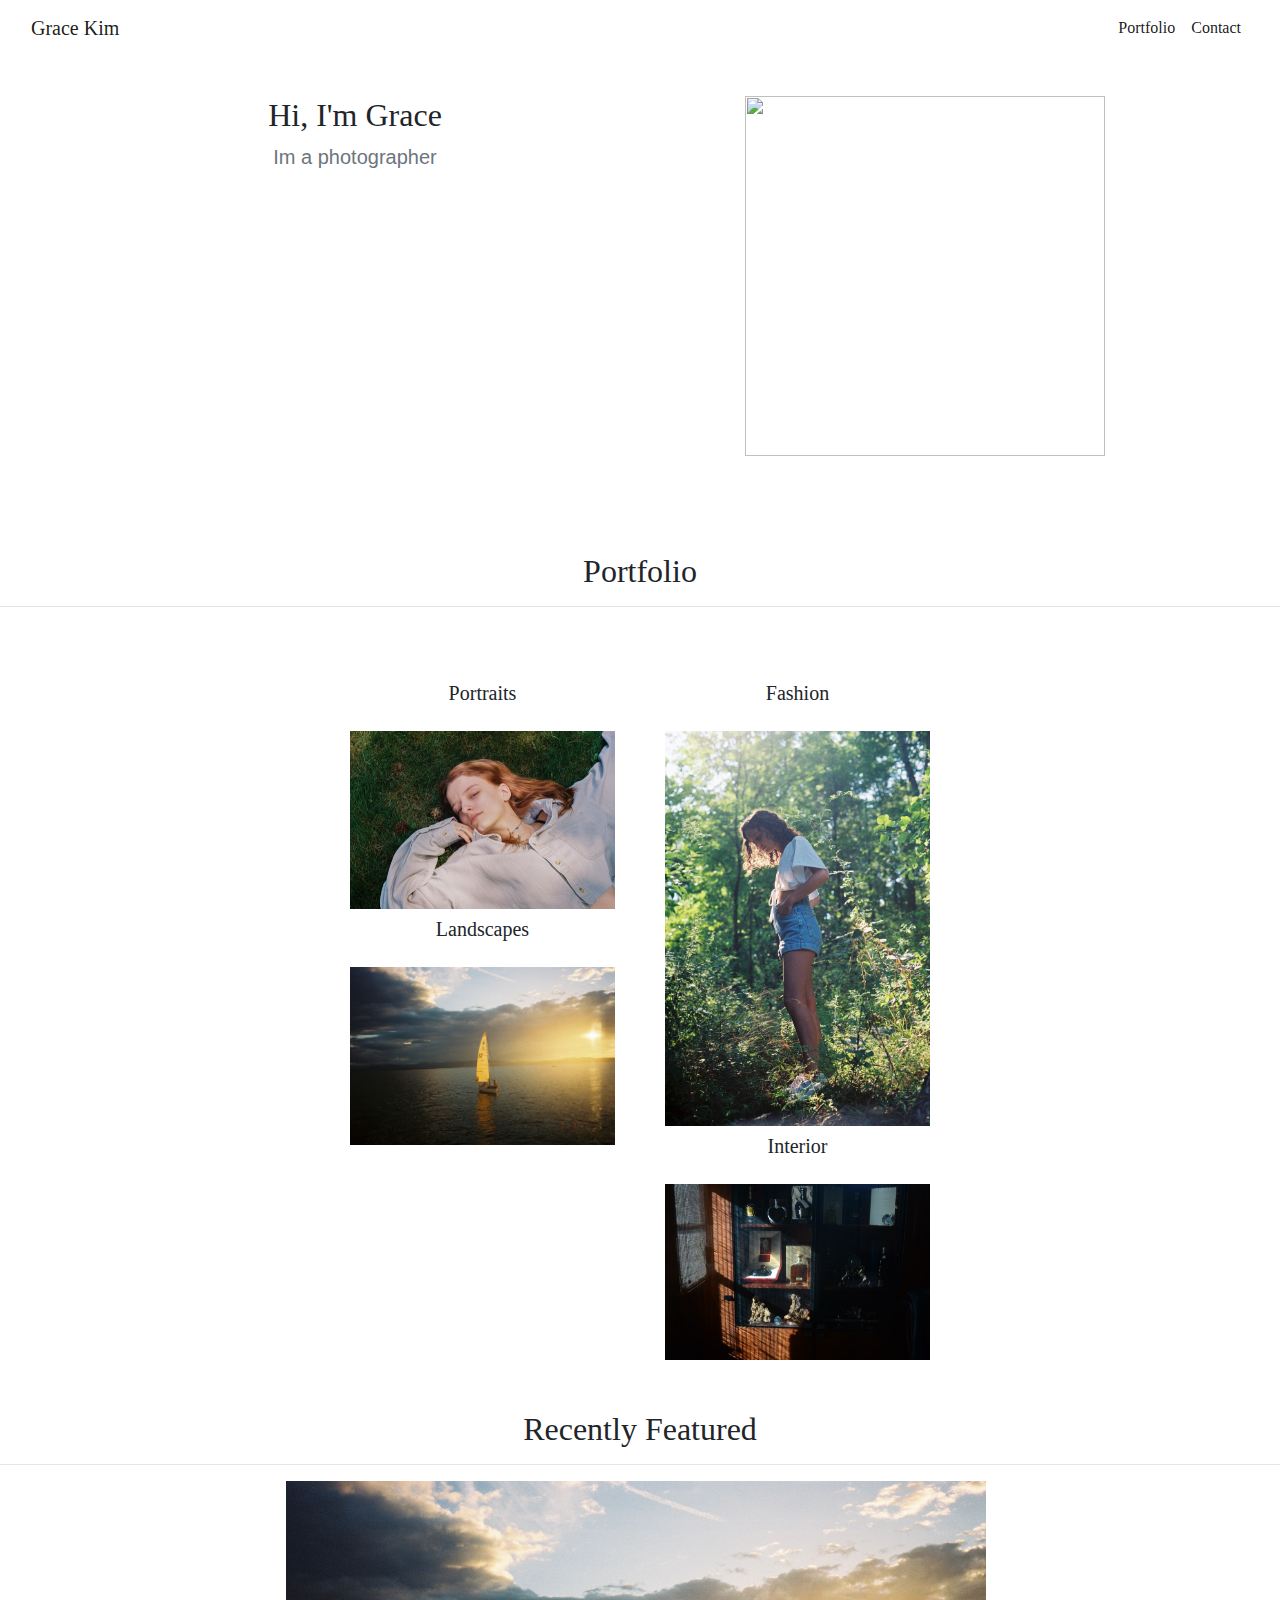
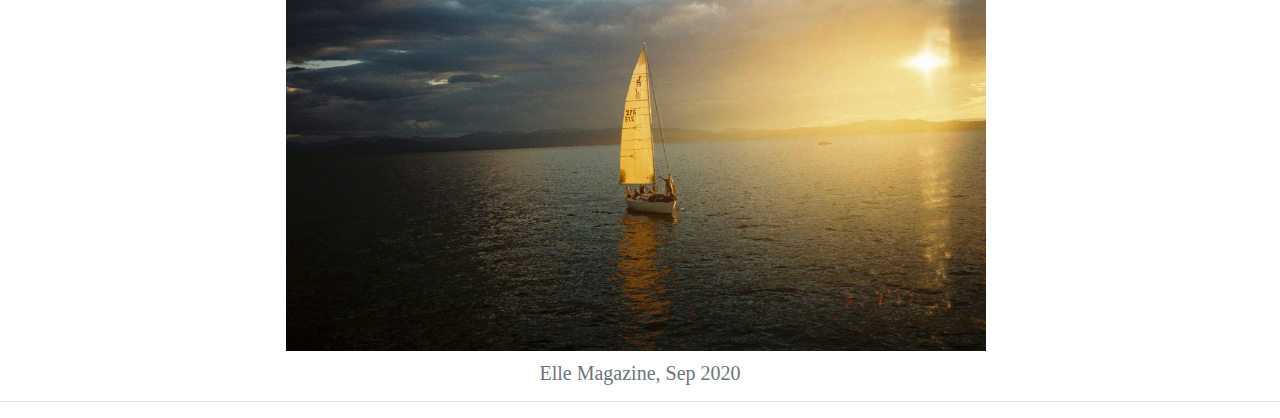
==== index.html @ aa4e620c "Added going homw functionality" ====
<!DOCTYPE html>
<html lang="en">
<head>
    <meta charset="UTF-8">
    <title>Grace Kim | Portfolio</title>

    <meta charset="utf-8">
    <meta name="viewport" content="width=device-width, initial-scale=1, shrink-to-fit=no">

    <!-- Bootstrap CSS -->
    <link rel="stylesheet" href="https://maxcdn.bootstrapcdn.com/bootstrap/4.0.0/css/bootstrap.min.css" integrity="sha384-Gn5384xqQ1aoWXA+058RXPxPg6fy4IWvTNh0E263XmFcJlSAwiGgFAW/dAiS6JXm" crossorigin="anonymous">
    <link rel="stylesheet" href="main.css">
</head>
<body>
    <header>
        <nav class="navbar navbar-expand-lg navbar-light fixed-top" style="background-color: white">
            <div class="container-fluid">
                <a class="navbar-brand" href="#">Grace Kim</a>
                <button class="navbar-toggler navbar-toggler-right" type="button" data-bs-toggle="collapse" data-bs-target="#navbarSupportedContent" aria-controls="navbarSupportedContent" aria-expanded="false" aria-label="Toggle navigation">
                    <span class="navbar-toggler-icon"></span>
                </button>
                <div class="collapse navbar-collapse" id="navbarSupportedContent">
                    <ul class="navbar-nav ml-auto my-2 my-lg-0">
                        <li class="nav-item">
                            <a class="nav-link active" aria-current="page" href="#">Portfolio</a>
                        </li>
                        <li class="nav-item">
                            <a class="nav-link active" aria-current="page" href="#">Contact</a>
                        </li>
                    </ul>
                </div>
            </div>
        </nav>
    </header>
    <section class="py-5 text-center container">
        <div class="row featurette py-lg-5">
            <div class="col-lg-6 col-md-8 mx-auto">
                <h2 class="featurette-heading">Hi, I'm Grace</h2>
                <p class="lead text-muted">Im a photographer</p>
            </div>
            <div class="col-lg-6 col-md-8 mx-auto">
                <img src="GraceHeadShot2.png" height="360" width="360">
            </div>
        </div>
    </section>
    <!--Masthead-->
    <h2 class="text-center">Portfolio</h2>
    <hr class="featurette-divider">
    <div class="row album">
        <div class="column">

        </div>
        <div class="column col-md-6">
            <div class="txt text-center">
                <h5>Portraits</h5>
            </div>
            <a href="portraits.html">
                <img src="IMG_2154.jpeg">
            </a>

            <div class="txt text-center">
                <h5>Landscapes</h5>
            </div>
            <a href="landscape.html">
                <img src="SailBoat.jpeg">
            </a>
        </div>
        <div class="column col-md-6">
            <div class="txt text-center">
                <h5>Fashion</h5>
            </div>
            <a href="fashion.html">
                <img src="Portrait.jpeg">
            </a>

            <div class="txt text-center">
                <h5>Interior</h5>
            </div>
            <a href="interior.html">
                <img src="IMG_2153.jpeg">
            </a>

        </div>
        <div class="column">
        </div>
    </div>
    <h2 class="text-center">Recently Featured</h2>
    <hr class="featurette-divider">
    <div class="text-center">
        <img class="img-fluid" src="SailBoat.jpeg" width="700" height="500">
        &nbsp;
        <h5 class="lead text-muted subtitle">Elle Magazine, Sep 2020</h5>
    </div>

    <hr class="featurette-divider">

<script src="https://code.jquery.com/jquery-3.2.1.slim.min.js" integrity="sha384-KJ3o2DKtIkvYIK3UENzmM7KCkRr/rE9/Qpg6aAZGJwFDMVNA/GpGFF93hXpG5KkN" crossorigin="anonymous"></script>
<script src="https://cdnjs.cloudflare.com/ajax/libs/popper.js/1.12.9/umd/popper.min.js" integrity="sha384-ApNbgh9B+Y1QKtv3Rn7W3mgPxhU9K/ScQsAP7hUibX39j7fakFPskvXusvfa0b4Q" crossorigin="anonymous"></script>
<script src="https://maxcdn.bootstrapcdn.com/bootstrap/4.0.0/js/bootstrap.min.js" integrity="sha384-JZR6Spejh4U02d8jOt6vLEHfe/JQGiRRSQQxSfFWpi1MquVdAyjUar5+76PVCmYl" crossorigin="anonymous"></script>
</body>
</body>
</html>
---- main.css ----
a {
    font-family:"DM Serif Display",serif;
}

h2 {
    font-family:"DM Serif Display",serif;
}

h5 {
    font-family:"DM Serif Display",serif;
}

main {
    alignment: center;
    background-size: cover;
}

.portfolio {
    padding: 300px;
}

.cover {
    padding-top: 10000px;
}

p {
    font-size: larger;
}

.album {
    display: flex;
    flex-wrap: wrap;
    padding:  25px;
}

.column {
    flex: 25%;
    max-width: 25%;
    padding: 25px;
}

.column img {
    margin-top: 10px;
    vertical-align: middle;
    width: 100%;
}

.txt {
    padding: 8px;
}

.subtitle{
    padding-top: 10px;
}
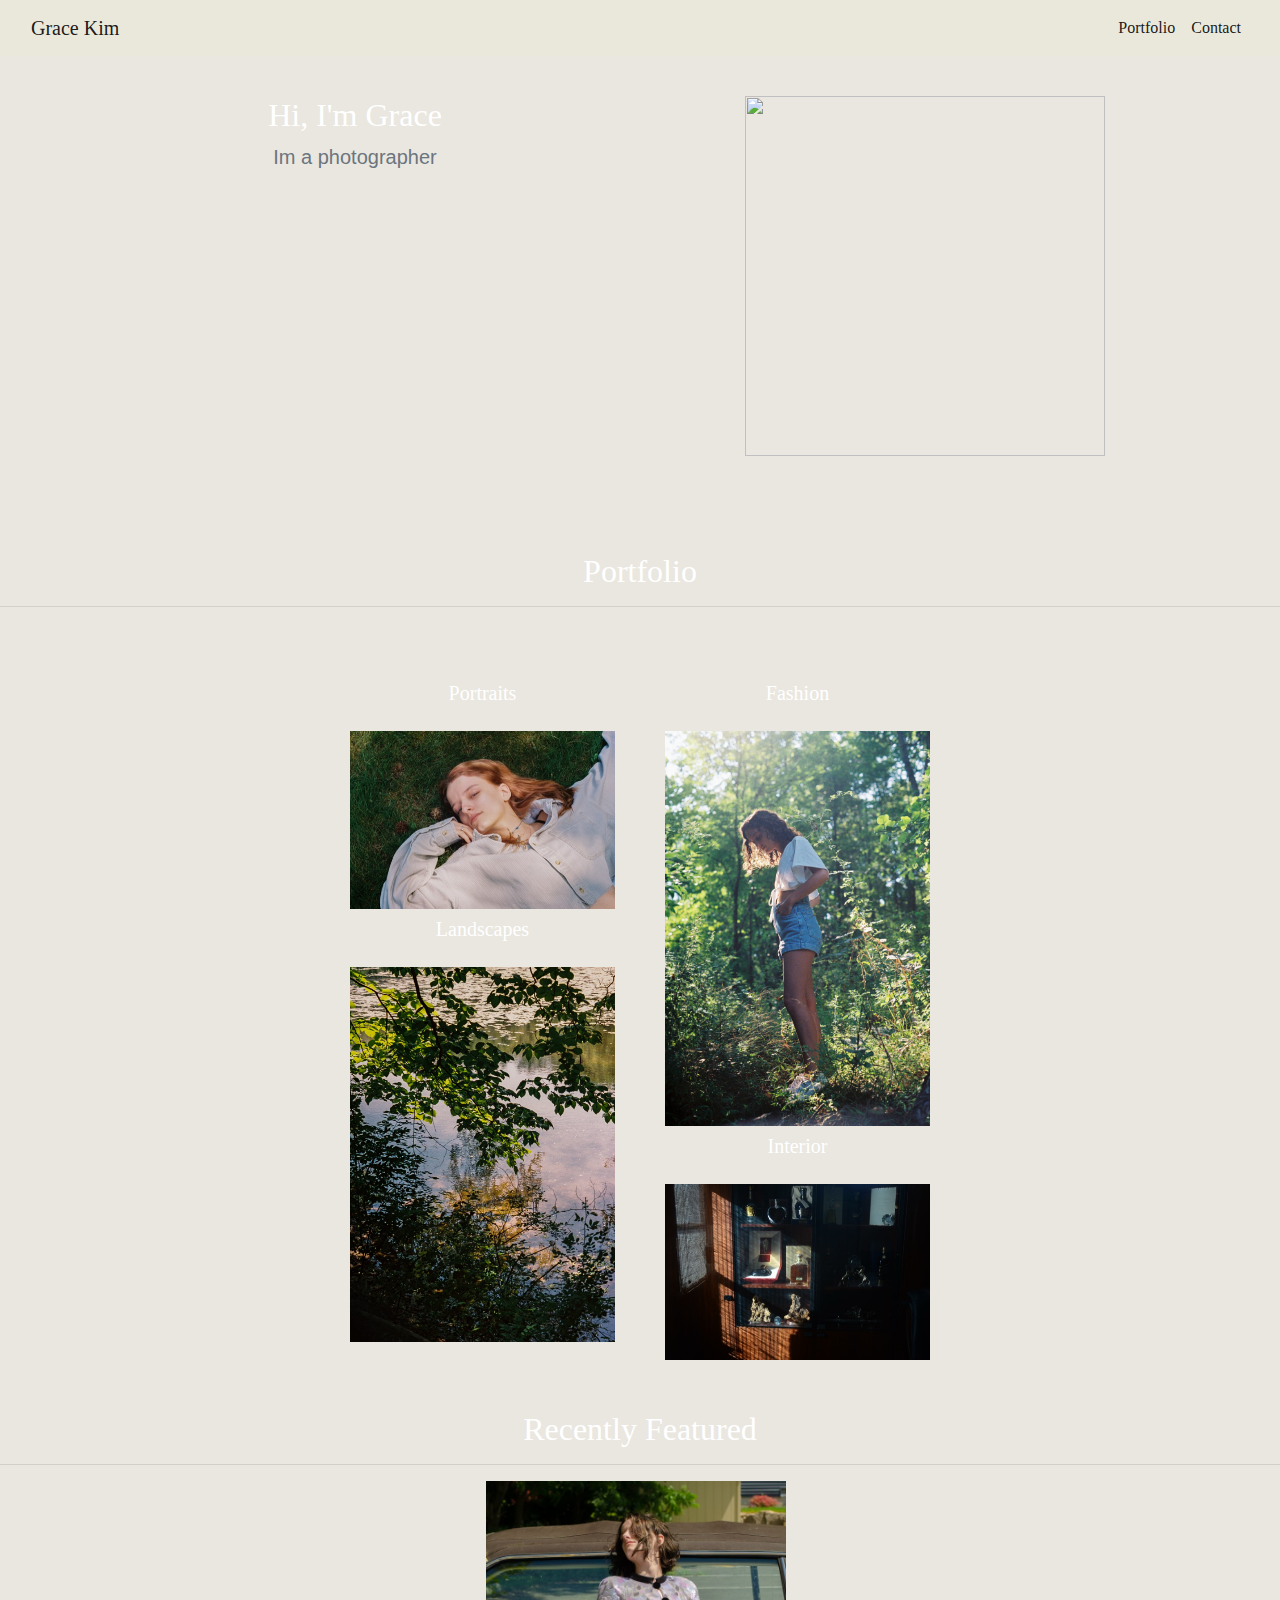
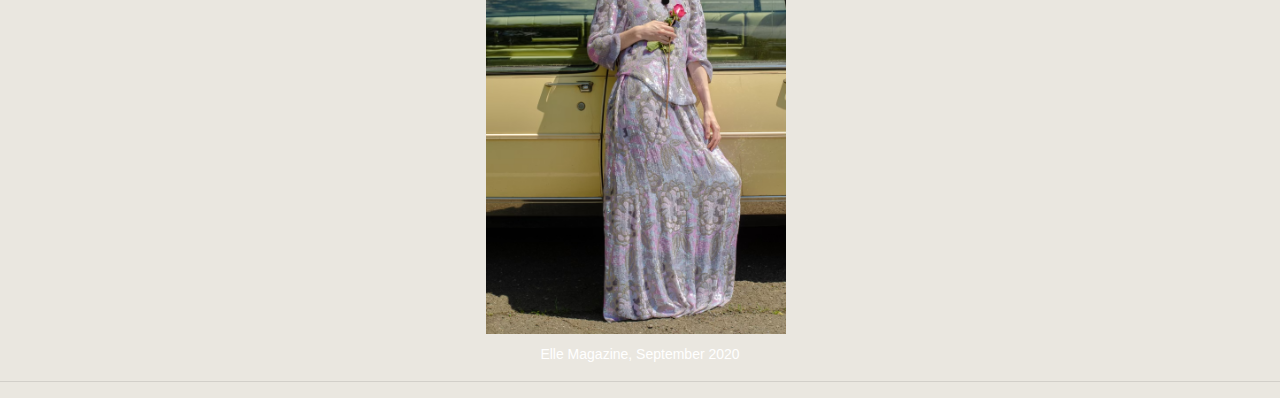
==== commit 3cf8e67e: "changed color" ====
--- a/index.html
+++ b/index.html
@@ -11,9 +11,9 @@
     <link rel="stylesheet" href="https://maxcdn.bootstrapcdn.com/bootstrap/4.0.0/css/bootstrap.min.css" integrity="sha384-Gn5384xqQ1aoWXA+058RXPxPg6fy4IWvTNh0E263XmFcJlSAwiGgFAW/dAiS6JXm" crossorigin="anonymous">
     <link rel="stylesheet" href="main.css">
 </head>
-<body>
+<body style="background-color: #eae7e0" ;>
     <header>
-        <nav class="navbar navbar-expand-lg navbar-light fixed-top" style="background-color: white">
+        <nav class="navbar navbar-expand-lg navbar-light fixed-top" style="background-color: #eae7db">
             <div class="container-fluid">
                 <a class="navbar-brand" href="#">Grace Kim</a>
                 <button class="navbar-toggler navbar-toggler-right" type="button" data-bs-toggle="collapse" data-bs-target="#navbarSupportedContent" aria-controls="navbarSupportedContent" aria-expanded="false" aria-label="Toggle navigation">
@@ -62,7 +62,7 @@
                 <h5>Landscapes</h5>
             </div>
             <a href="landscape.html">
-                <img src="SailBoat.jpeg">
+                <img src="water300.png">
             </a>
         </div>
         <div class="column col-md-6">
@@ -87,9 +87,10 @@
     <h2 class="text-center">Recently Featured</h2>
     <hr class="featurette-divider">
     <div class="text-center">
-        <img class="img-fluid" src="SailBoat.jpeg" width="700" height="500">
+        <img class="img-fluid" width="300" height="500" src="ARMANI_7.png" >
         &nbsp;
-        <h5 class="lead text-muted subtitle">Elle Magazine, Sep 2020</h5>
+        <p class="lead subtitle" style="font-size:14px">Elle Magazine, September 2020</p>
+
     </div>
 
     <hr class="featurette-divider">
--- a/main.css
+++ b/main.css
@@ -1,13 +1,18 @@
+body {background-color: black;}
+
 a {
     font-family:"DM Serif Display",serif;
+
 }
 
 h2 {
     font-family:"DM Serif Display",serif;
+    color: white;
 }
 
 h5 {
     font-family:"DM Serif Display",serif;
+    color: white;
 }
 
 main {
@@ -25,6 +30,7 @@
 
 p {
     font-size: larger;
+    color: white;
 }
 
 .album {
@@ -51,4 +57,5 @@
 
 .subtitle{
     padding-top: 10px;
-}+}
+
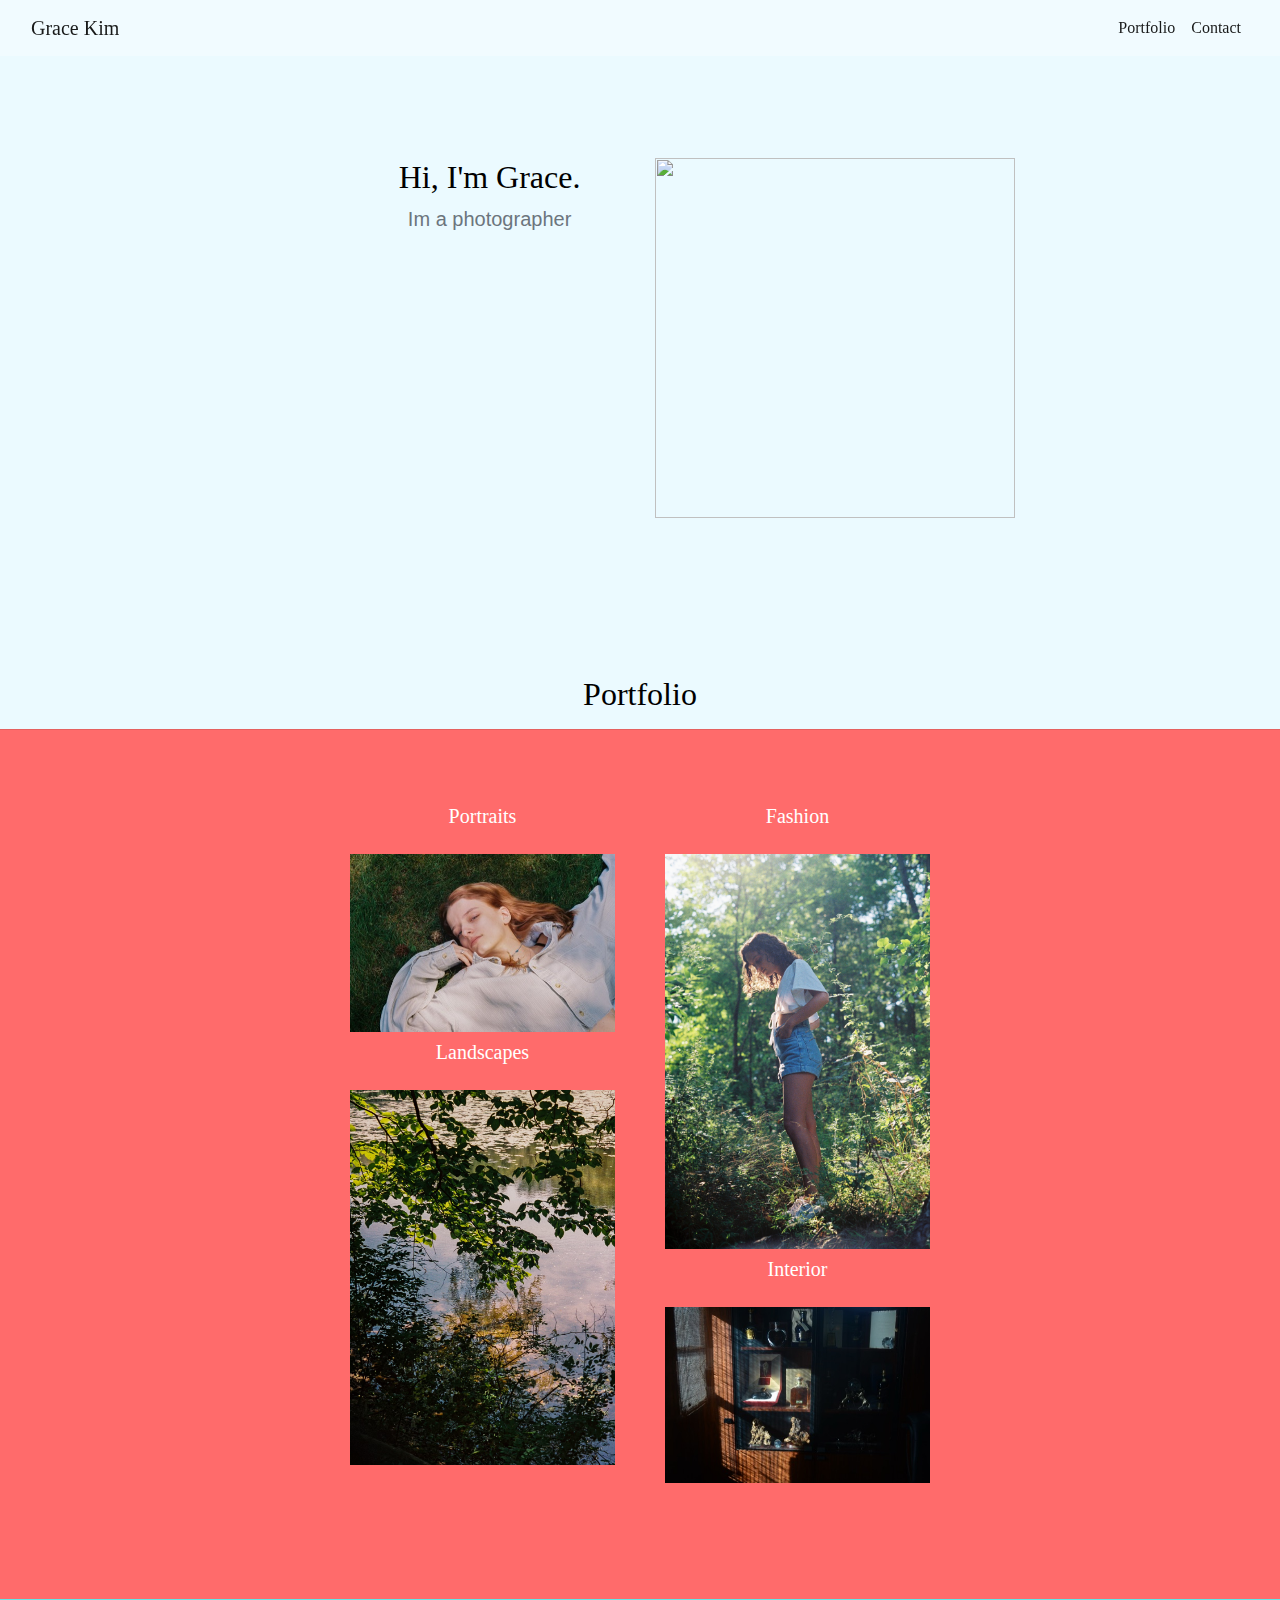
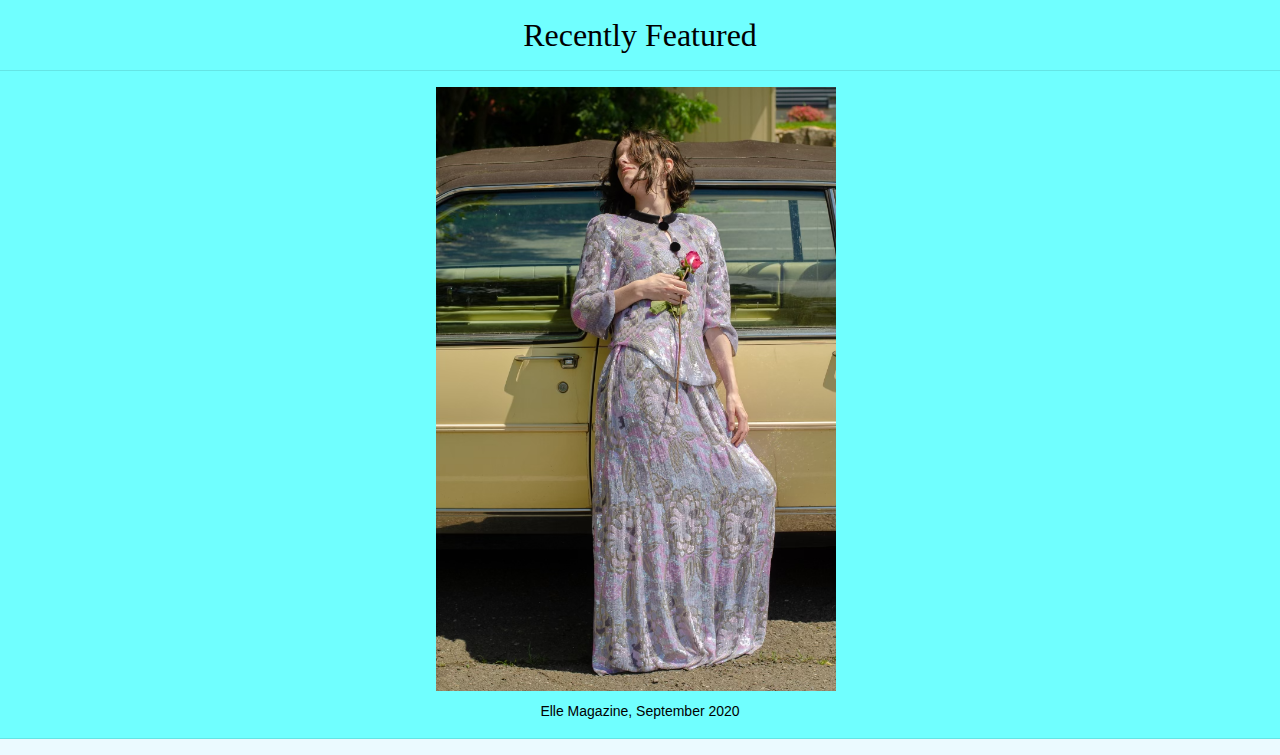
==== commit 946c463d: "Removed carousel from portraits" ====
--- a/index.html
+++ b/index.html
@@ -11,9 +11,9 @@
     <link rel="stylesheet" href="https://maxcdn.bootstrapcdn.com/bootstrap/4.0.0/css/bootstrap.min.css" integrity="sha384-Gn5384xqQ1aoWXA+058RXPxPg6fy4IWvTNh0E263XmFcJlSAwiGgFAW/dAiS6JXm" crossorigin="anonymous">
     <link rel="stylesheet" href="main.css">
 </head>
-<body style="background-color: #eae7e0" ;>
+<body style="background-color: #ebfaff" ;>
     <header>
-        <nav class="navbar navbar-expand-lg navbar-light fixed-top" style="background-color: #eae7db">
+        <nav id="topNav" class="navbar navbar-expand-lg navbar-light fixed-top">
             <div class="container-fluid">
                 <a class="navbar-brand" href="#">Grace Kim</a>
                 <button class="navbar-toggler navbar-toggler-right" type="button" data-bs-toggle="collapse" data-bs-target="#navbarSupportedContent" aria-controls="navbarSupportedContent" aria-expanded="false" aria-label="Toggle navigation">
@@ -22,78 +22,110 @@
                 <div class="collapse navbar-collapse" id="navbarSupportedContent">
                     <ul class="navbar-nav ml-auto my-2 my-lg-0">
                         <li class="nav-item">
-                            <a class="nav-link active" aria-current="page" href="#">Portfolio</a>
+                            <a class="nav-link active" aria-current="page" href="#portfolio">Portfolio</a>
                         </li>
                         <li class="nav-item">
-                            <a class="nav-link active" aria-current="page" href="#">Contact</a>
+                            <a class="nav-link active" aria-current="page" href="">Contact</a>
                         </li>
                     </ul>
                 </div>
             </div>
         </nav>
+
     </header>
-    <section class="py-5 text-center container">
-        <div class="row featurette py-lg-5">
-            <div class="col-lg-6 col-md-8 mx-auto">
-                <h2 class="featurette-heading">Hi, I'm Grace</h2>
-                <p class="lead text-muted">Im a photographer</p>
+    <!--Cover-->
+    <div data-spy="scroll" data-target="#topNav" data-offset="0">
+        <section class="py-5 text-center container h-100 cover intro">
+            <div class="row featurette py-lg-5">
+                <div class="col-lg-6 col-md-8 mx-auto">
+                    <h2 class="featurette-heading text-black">Hi, I'm Grace.</h2>
+                    <p class="lead text-muted text-black">Im a photographer</p>
+                </div>
+                <div class="col-lg-6 col-md-8 mx-auto">
+                    <img class="portImg" src="GraceHeadShot2.png" height="360" width="360">
+                </div>
             </div>
-            <div class="col-lg-6 col-md-8 mx-auto">
-                <img src="GraceHeadShot2.png" height="360" width="360">
+        </section>
+        <!--Portfolio section-->
+        <h2 id="portfolio" class="text-center">Portfolio</h2>
+
+        <div class="portfolioSection" style="background-color: #FF6B6B">
+            <hr class="featurette-divider">
+            <div class="row album">
+                <div class="column"></div>
+                <div class="column col-md-6">
+                    <div class="txt text-center">
+                        <h5>Portraits</h5>
+                    </div>
+                    <a href="portraits.html">
+                        <img class="portImg" src="IMG_2154.jpeg">
+                    </a>
+
+                    <div class="txt text-center">
+                        <h5>Landscapes</h5>
+                    </div>
+                    <a href="landscape.html">
+                        <img class="portImg" src="water300.png">
+                    </a>
+                </div>
+                <div class="column col-md-6">
+                    <div class="txt text-center">
+                        <h5>Fashion</h5>
+                    </div>
+                    <a href="fashion.html">
+                        <img class="portImg" src="Portrait.jpeg">
+                    </a>
+
+                    <div class="txt text-center">
+                        <h5>Interior</h5>
+                    </div>
+                    <a href="interior.html">
+                        <img class="portImg" src="IMG_2153.jpeg">
+                    </a>
+                    <div class="column">
+                    </div>
+                </div>
+            </div>
+            <div class="featureSection" style="background-color: #70FFFF";>
+                <hr class="featurette-divider">
+                <h2 class="text-center ">Recently Featured</h2>
+                <hr class="featurette-divider">
+                <div class="text-center">
+                    <a href="ARMANI_7.png">
+                        <img class="img-fluid portImg" width="400" height="600" src="ARMANI_7.png" >
+                    </a>
+
+                    &nbsp;
+                    <p class="lead subtitle" style="font-size:14px">Elle Magazine, September 2020</p>
+
+                </div>
+                <hr class="featurette-divider">
             </div>
         </div>
-    </section>
-    <!--Masthead-->
-    <h2 class="text-center">Portfolio</h2>
-    <hr class="featurette-divider">
-    <div class="row album">
-        <div class="column">
 
-        </div>
-        <div class="column col-md-6">
-            <div class="txt text-center">
-                <h5>Portraits</h5>
+
+    </div>
+    <!-- Modal -->
+    <div class="modal fade" id="exampleModalCenter" tabindex="-1" role="dialog" aria-labelledby="exampleModalCenterTitle" aria-hidden="true">
+        <div class="modal-dialog modal-dialog-centered" role="document">
+            <div class="modal-content">
+                <div class="modal-header">
+                    <h5 class="modal-title" id="exampleModalLongTitle">Modal title</h5>
+                    <button type="button" class="close" data-dismiss="modal" aria-label="Close">
+                        <span aria-hidden="true">&times;</span>
+                    </button>
+                </div>
+                <div class="modal-body">
+                    <img src="ARMANI_7.png">
+                </div>
+                <div class="modal-footer">
+                    <button type="button" class="btn btn-secondary" data-dismiss="modal">Close</button>
+                    <button type="button" class="btn btn-primary">Save changes</button>
+                </div>
             </div>
-            <a href="portraits.html">
-                <img src="IMG_2154.jpeg">
-            </a>
-
-            <div class="txt text-center">
-                <h5>Landscapes</h5>
-            </div>
-            <a href="landscape.html">
-                <img src="water300.png">
-            </a>
-        </div>
-        <div class="column col-md-6">
-            <div class="txt text-center">
-                <h5>Fashion</h5>
-            </div>
-            <a href="fashion.html">
-                <img src="Portrait.jpeg">
-            </a>
-
-            <div class="txt text-center">
-                <h5>Interior</h5>
-            </div>
-            <a href="interior.html">
-                <img src="IMG_2153.jpeg">
-            </a>
-
-        </div>
-        <div class="column">
         </div>
     </div>
-    <h2 class="text-center">Recently Featured</h2>
-    <hr class="featurette-divider">
-    <div class="text-center">
-        <img class="img-fluid" width="300" height="500" src="ARMANI_7.png" >
-        &nbsp;
-        <p class="lead subtitle" style="font-size:14px">Elle Magazine, September 2020</p>
 
-    </div>
-
-    <hr class="featurette-divider">
 
 <script src="https://code.jquery.com/jquery-3.2.1.slim.min.js" integrity="sha384-KJ3o2DKtIkvYIK3UENzmM7KCkRr/rE9/Qpg6aAZGJwFDMVNA/GpGFF93hXpG5KkN" crossorigin="anonymous"></script>
 <script src="https://cdnjs.cloudflare.com/ajax/libs/popper.js/1.12.9/umd/popper.min.js" integrity="sha384-ApNbgh9B+Y1QKtv3Rn7W3mgPxhU9K/ScQsAP7hUibX39j7fakFPskvXusvfa0b4Q" crossorigin="anonymous"></script>
--- a/main.css
+++ b/main.css
@@ -7,7 +7,7 @@
 
 h2 {
     font-family:"DM Serif Display",serif;
-    color: white;
+    color: black;
 }
 
 h5 {
@@ -21,7 +21,7 @@
 }
 
 .portfolio {
-    padding: 300px;
+
 }
 
 .cover {
@@ -30,7 +30,7 @@
 
 p {
     font-size: larger;
-    color: white;
+    color: black;
 }
 
 .album {
@@ -59,3 +59,25 @@
     padding-top: 10px;
 }
 
+.intro {
+    min-height: 75vh;
+    display: flex;
+    align-items: center;
+    justify-content: center;
+}
+
+.navbar {
+    background: rgba(255, 255, 255, 0.3);
+}
+
+.portImg {
+    border-radius: 0px;
+}
+
+hr {
+    color: white;
+}
+
+
+
+
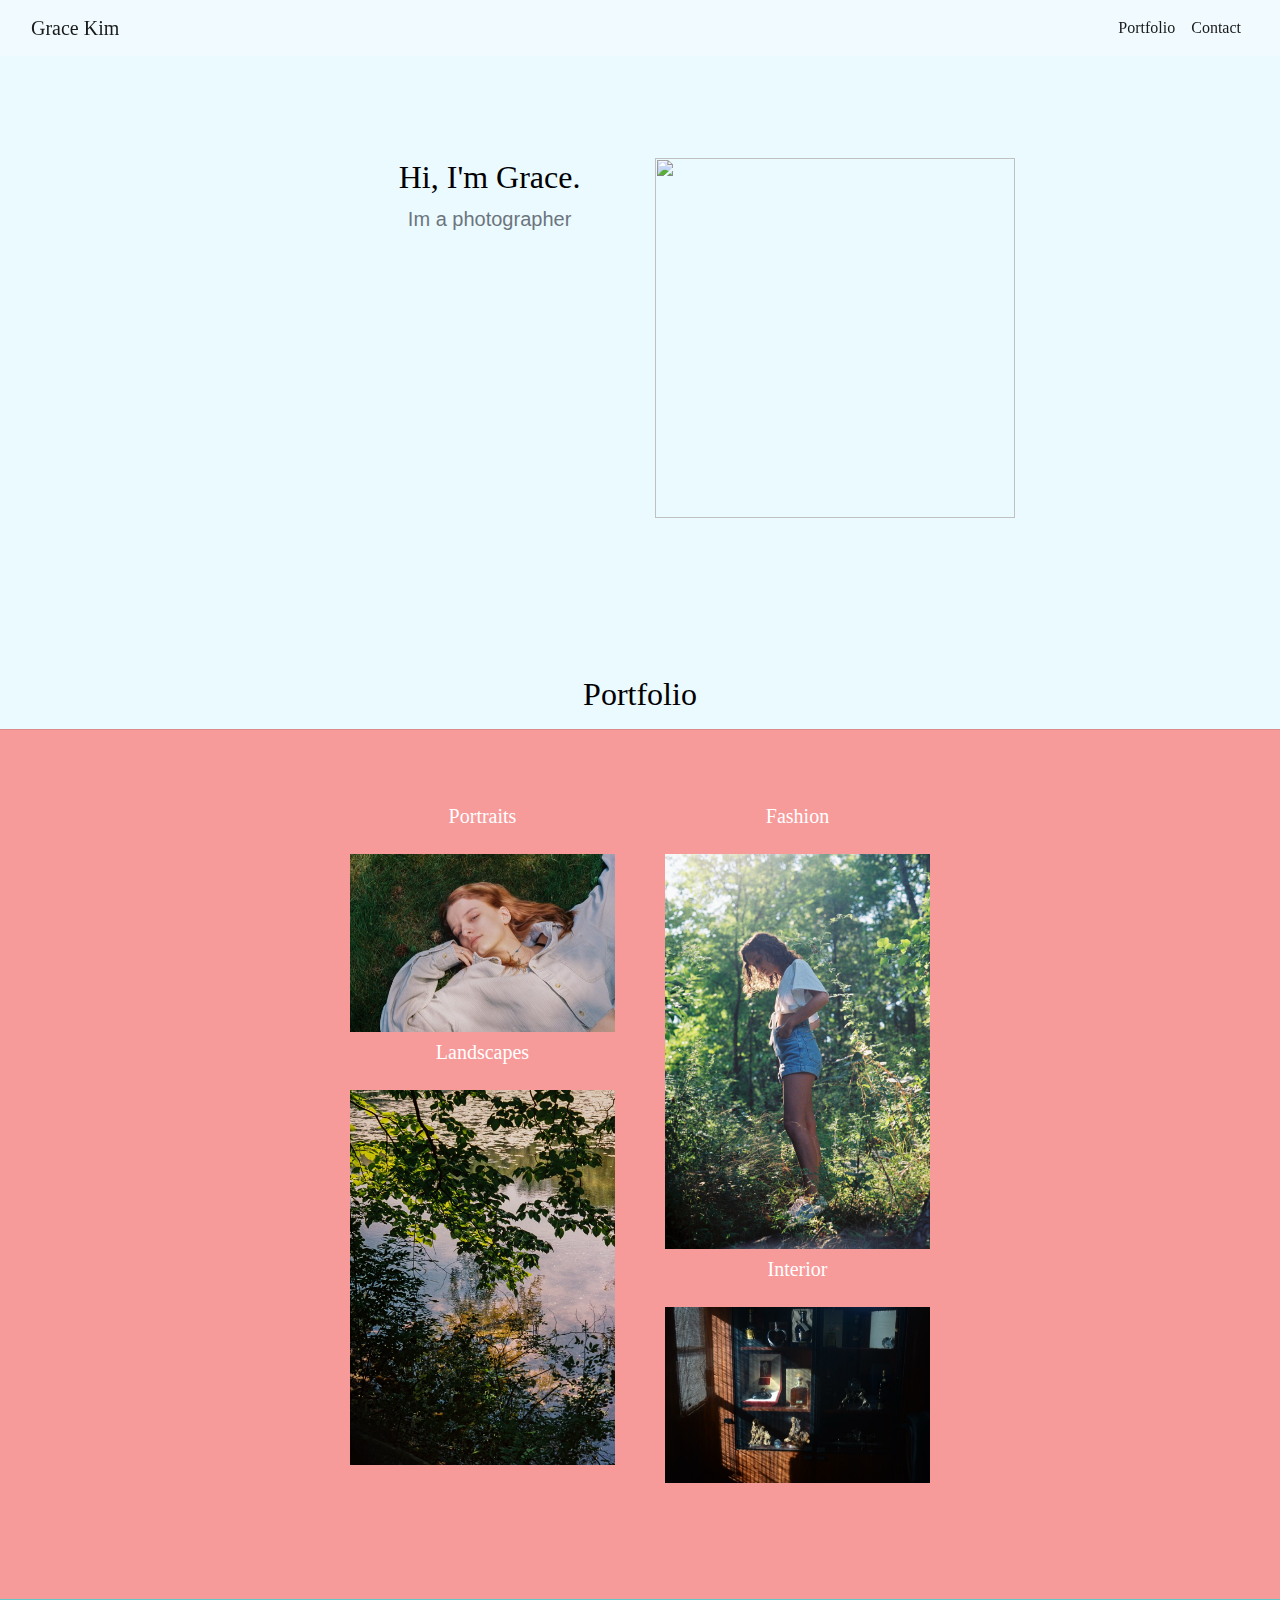
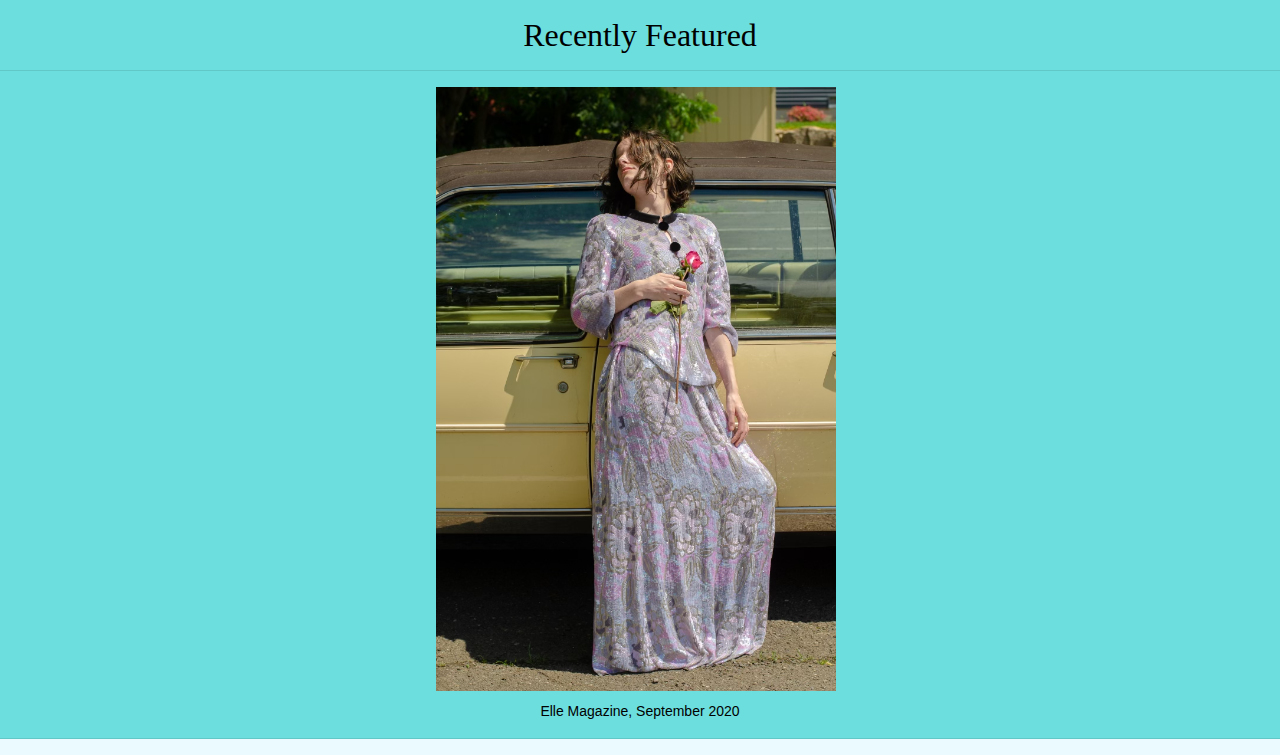
==== commit aa2a9261: "Fixed overlay going past image" ====
--- a/index.html
+++ b/index.html
@@ -11,7 +11,7 @@
     <link rel="stylesheet" href="https://maxcdn.bootstrapcdn.com/bootstrap/4.0.0/css/bootstrap.min.css" integrity="sha384-Gn5384xqQ1aoWXA+058RXPxPg6fy4IWvTNh0E263XmFcJlSAwiGgFAW/dAiS6JXm" crossorigin="anonymous">
     <link rel="stylesheet" href="main.css">
 </head>
-<body style="background-color: #ebfaff" ;>
+<body style="background-color: #ebfaff;">
     <header>
         <nav id="topNav" class="navbar navbar-expand-lg navbar-light fixed-top">
             <div class="container-fluid">
@@ -31,7 +31,6 @@
                 </div>
             </div>
         </nav>
-
     </header>
     <!--Cover-->
     <div data-spy="scroll" data-target="#topNav" data-offset="0">
@@ -48,8 +47,7 @@
         </section>
         <!--Portfolio section-->
         <h2 id="portfolio" class="text-center">Portfolio</h2>
-
-        <div class="portfolioSection" style="background-color: #FF6B6B">
+        <div class="portfolioSection" style="background-color: #f69a9a">
             <hr class="featurette-divider">
             <div class="row album">
                 <div class="column"></div>
@@ -60,7 +58,6 @@
                     <a href="portraits.html">
                         <img class="portImg" src="IMG_2154.jpeg">
                     </a>
-
                     <div class="txt text-center">
                         <h5>Landscapes</h5>
                     </div>
@@ -75,7 +72,6 @@
                     <a href="fashion.html">
                         <img class="portImg" src="Portrait.jpeg">
                     </a>
-
                     <div class="txt text-center">
                         <h5>Interior</h5>
                     </div>
@@ -86,7 +82,7 @@
                     </div>
                 </div>
             </div>
-            <div class="featureSection" style="background-color: #70FFFF";>
+            <div class="featureSection" style="background-color: #6cdede" ;>
                 <hr class="featurette-divider">
                 <h2 class="text-center ">Recently Featured</h2>
                 <hr class="featurette-divider">
@@ -94,16 +90,12 @@
                     <a href="ARMANI_7.png">
                         <img class="img-fluid portImg" width="400" height="600" src="ARMANI_7.png" >
                     </a>
-
                     &nbsp;
                     <p class="lead subtitle" style="font-size:14px">Elle Magazine, September 2020</p>
-
                 </div>
                 <hr class="featurette-divider">
             </div>
         </div>
-
-
     </div>
     <!-- Modal -->
     <div class="modal fade" id="exampleModalCenter" tabindex="-1" role="dialog" aria-labelledby="exampleModalCenterTitle" aria-hidden="true">
@@ -125,11 +117,8 @@
             </div>
         </div>
     </div>
-
-
 <script src="https://code.jquery.com/jquery-3.2.1.slim.min.js" integrity="sha384-KJ3o2DKtIkvYIK3UENzmM7KCkRr/rE9/Qpg6aAZGJwFDMVNA/GpGFF93hXpG5KkN" crossorigin="anonymous"></script>
 <script src="https://cdnjs.cloudflare.com/ajax/libs/popper.js/1.12.9/umd/popper.min.js" integrity="sha384-ApNbgh9B+Y1QKtv3Rn7W3mgPxhU9K/ScQsAP7hUibX39j7fakFPskvXusvfa0b4Q" crossorigin="anonymous"></script>
 <script src="https://maxcdn.bootstrapcdn.com/bootstrap/4.0.0/js/bootstrap.min.js" integrity="sha384-JZR6Spejh4U02d8jOt6vLEHfe/JQGiRRSQQxSfFWpi1MquVdAyjUar5+76PVCmYl" crossorigin="anonymous"></script>
 </body>
-</body>
 </html>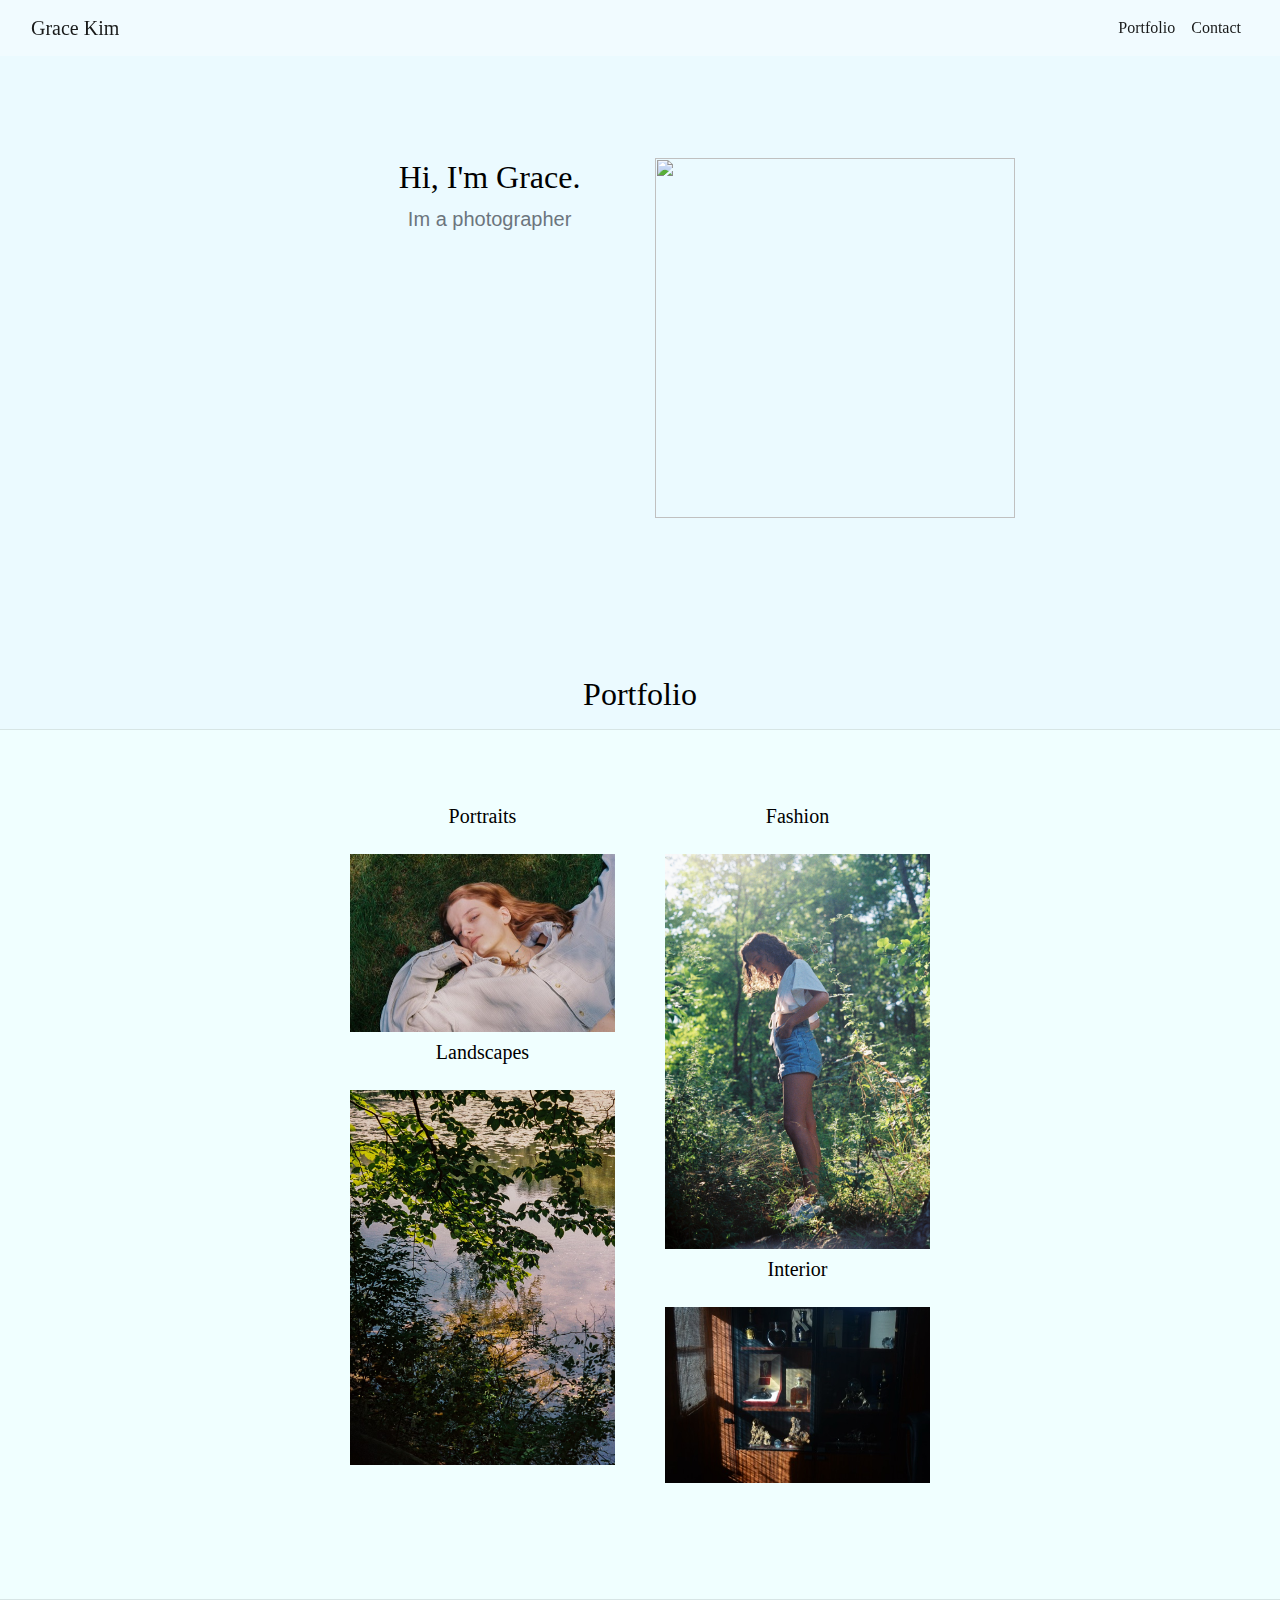
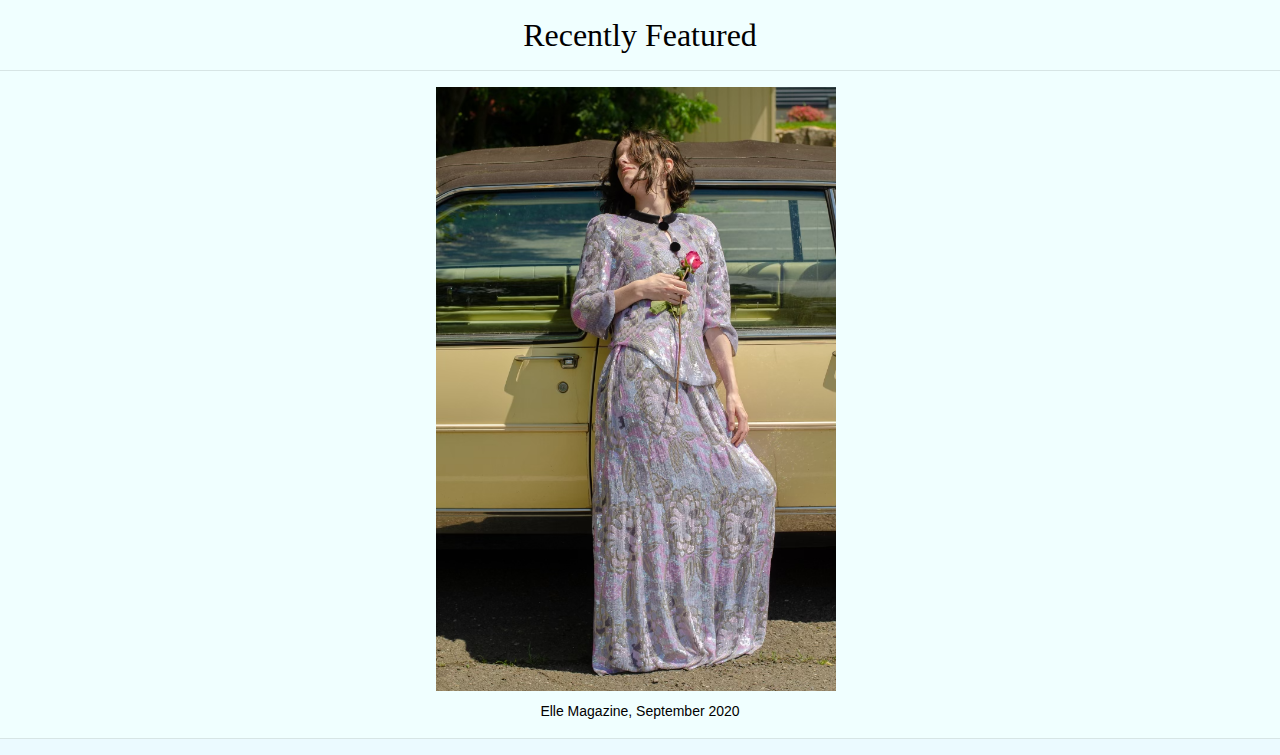
==== commit 47907306: "Added spacing to portfolio page" ====
--- a/index.html
+++ b/index.html
@@ -47,13 +47,13 @@
         </section>
         <!--Portfolio section-->
         <h2 id="portfolio" class="text-center">Portfolio</h2>
-        <div class="portfolioSection" style="background-color: #f69a9a">
+        <div class="portfolioSection" style="background-color: azure">
             <hr class="featurette-divider">
             <div class="row album">
                 <div class="column"></div>
                 <div class="column col-md-6">
                     <div class="txt text-center">
-                        <h5>Portraits</h5>
+                        <h5 class="portfolio">Portraits</h5>
                     </div>
                     <a href="portraits.html">
                         <img class="portImg" src="IMG_2154.jpeg">
@@ -82,7 +82,7 @@
                     </div>
                 </div>
             </div>
-            <div class="featureSection" style="background-color: #6cdede" ;>
+            <div class="featureSection" style="background-color: azure" >
                 <hr class="featurette-divider">
                 <h2 class="text-center ">Recently Featured</h2>
                 <hr class="featurette-divider">
--- a/main.css
+++ b/main.css
@@ -12,7 +12,7 @@
 
 h5 {
     font-family:"DM Serif Display",serif;
-    color: white;
+    color: black;
 }
 
 main {
@@ -21,7 +21,7 @@
 }
 
 .portfolio {
-
+    color: black;
 }
 
 .cover {
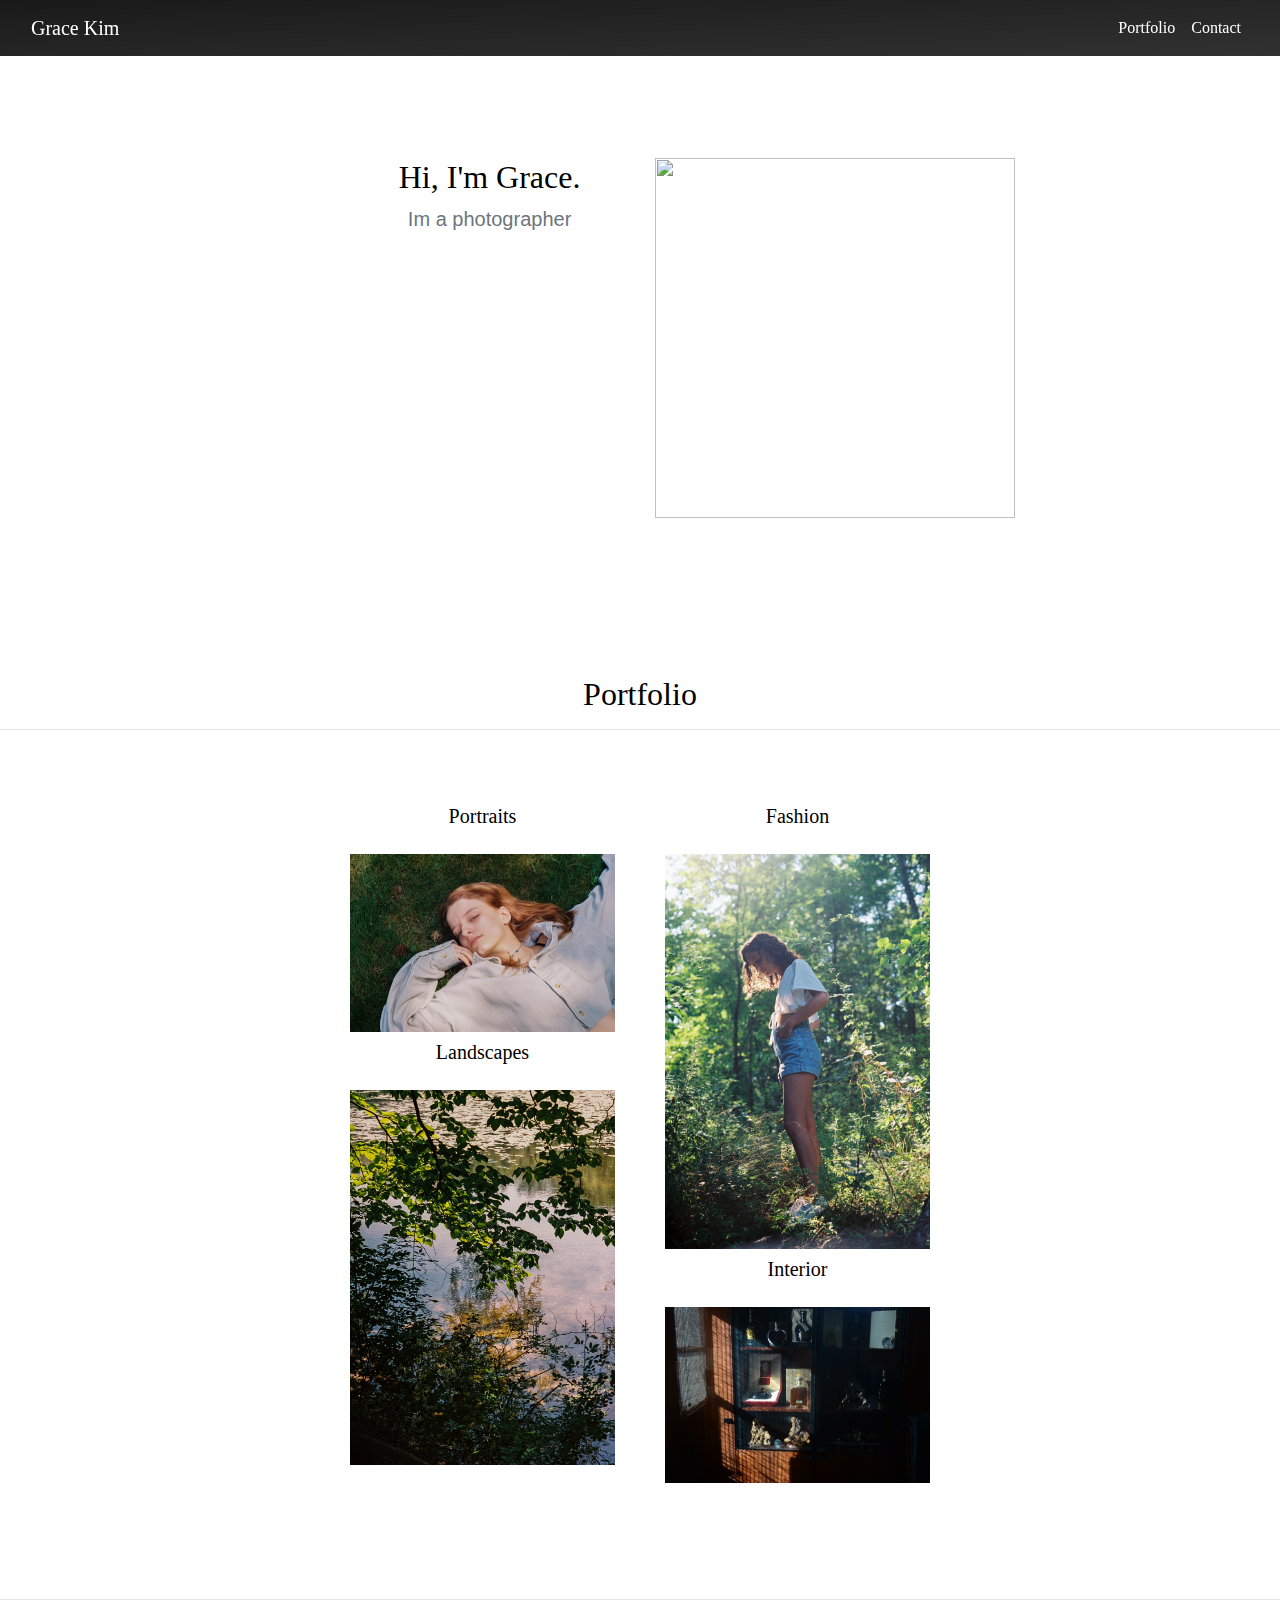
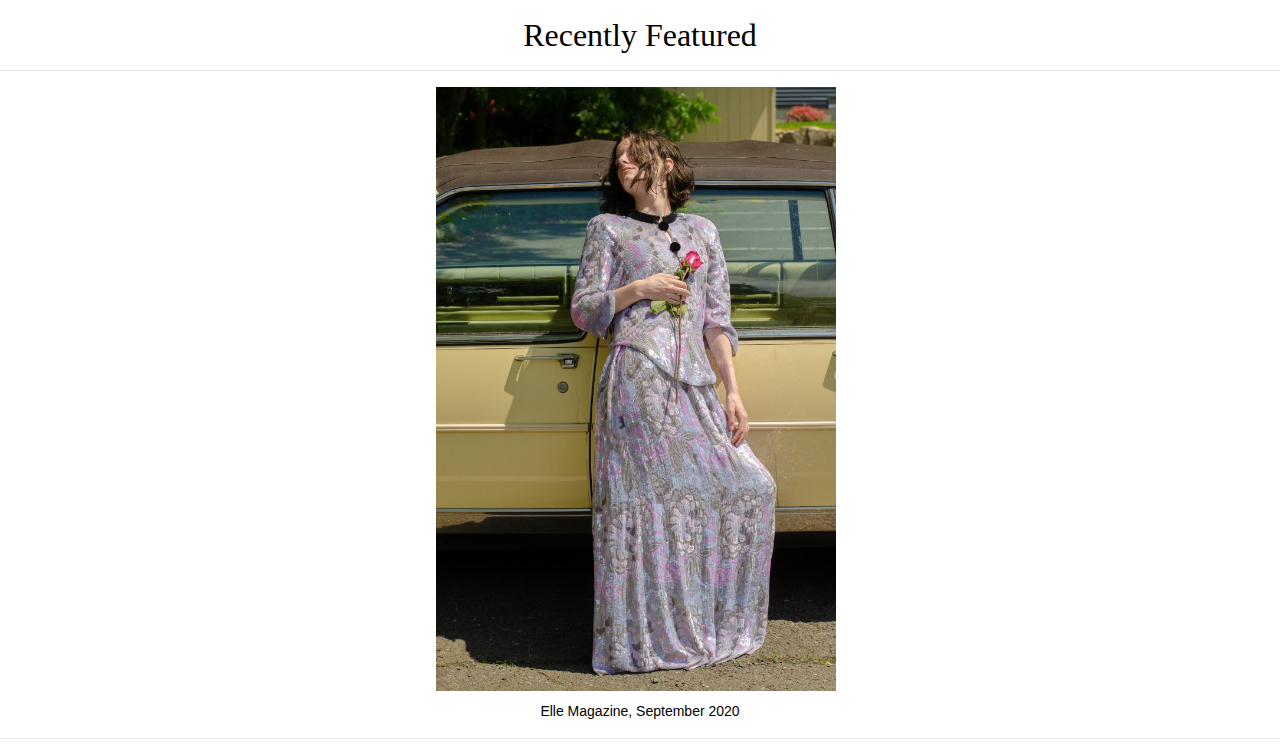
==== commit 53976f1c: "Changed the color of the navbar" ====
--- a/index.html
+++ b/index.html
@@ -11,21 +11,21 @@
     <link rel="stylesheet" href="https://maxcdn.bootstrapcdn.com/bootstrap/4.0.0/css/bootstrap.min.css" integrity="sha384-Gn5384xqQ1aoWXA+058RXPxPg6fy4IWvTNh0E263XmFcJlSAwiGgFAW/dAiS6JXm" crossorigin="anonymous">
     <link rel="stylesheet" href="main.css">
 </head>
-<body style="background-color: #ebfaff;">
+<body style="background-color: #ffffff;">
     <header>
         <nav id="topNav" class="navbar navbar-expand-lg navbar-light fixed-top">
             <div class="container-fluid">
-                <a class="navbar-brand" href="#">Grace Kim</a>
+                <a class="navbar-brand text-white" href="#">Grace Kim</a>
                 <button class="navbar-toggler navbar-toggler-right" type="button" data-bs-toggle="collapse" data-bs-target="#navbarSupportedContent" aria-controls="navbarSupportedContent" aria-expanded="false" aria-label="Toggle navigation">
                     <span class="navbar-toggler-icon"></span>
                 </button>
                 <div class="collapse navbar-collapse" id="navbarSupportedContent">
                     <ul class="navbar-nav ml-auto my-2 my-lg-0">
                         <li class="nav-item">
-                            <a class="nav-link active" aria-current="page" href="#portfolio">Portfolio</a>
+                            <a class="nav-link active text-white" aria-current="page" href="#portfolio">Portfolio</a>
                         </li>
                         <li class="nav-item">
-                            <a class="nav-link active" aria-current="page" href="">Contact</a>
+                            <a class="nav-link active text-white" aria-current="page" href="">Contact</a>
                         </li>
                     </ul>
                 </div>
@@ -47,7 +47,7 @@
         </section>
         <!--Portfolio section-->
         <h2 id="portfolio" class="text-center">Portfolio</h2>
-        <div class="portfolioSection" style="background-color: azure">
+        <div class="portfolioSection">
             <hr class="featurette-divider">
             <div class="row album">
                 <div class="column"></div>
@@ -82,7 +82,7 @@
                     </div>
                 </div>
             </div>
-            <div class="featureSection" style="background-color: azure" >
+            <div class="featureSection" >
                 <hr class="featurette-divider">
                 <h2 class="text-center ">Recently Featured</h2>
                 <hr class="featurette-divider">
--- a/main.css
+++ b/main.css
@@ -67,7 +67,8 @@
 }
 
 .navbar {
-    background: rgba(255, 255, 255, 0.3);
+    background: linear-gradient(to right bottom, rgba(14, 13, 13, 0.95), rgba(14, 13, 13, 0.85));
+
 }
 
 .portImg {
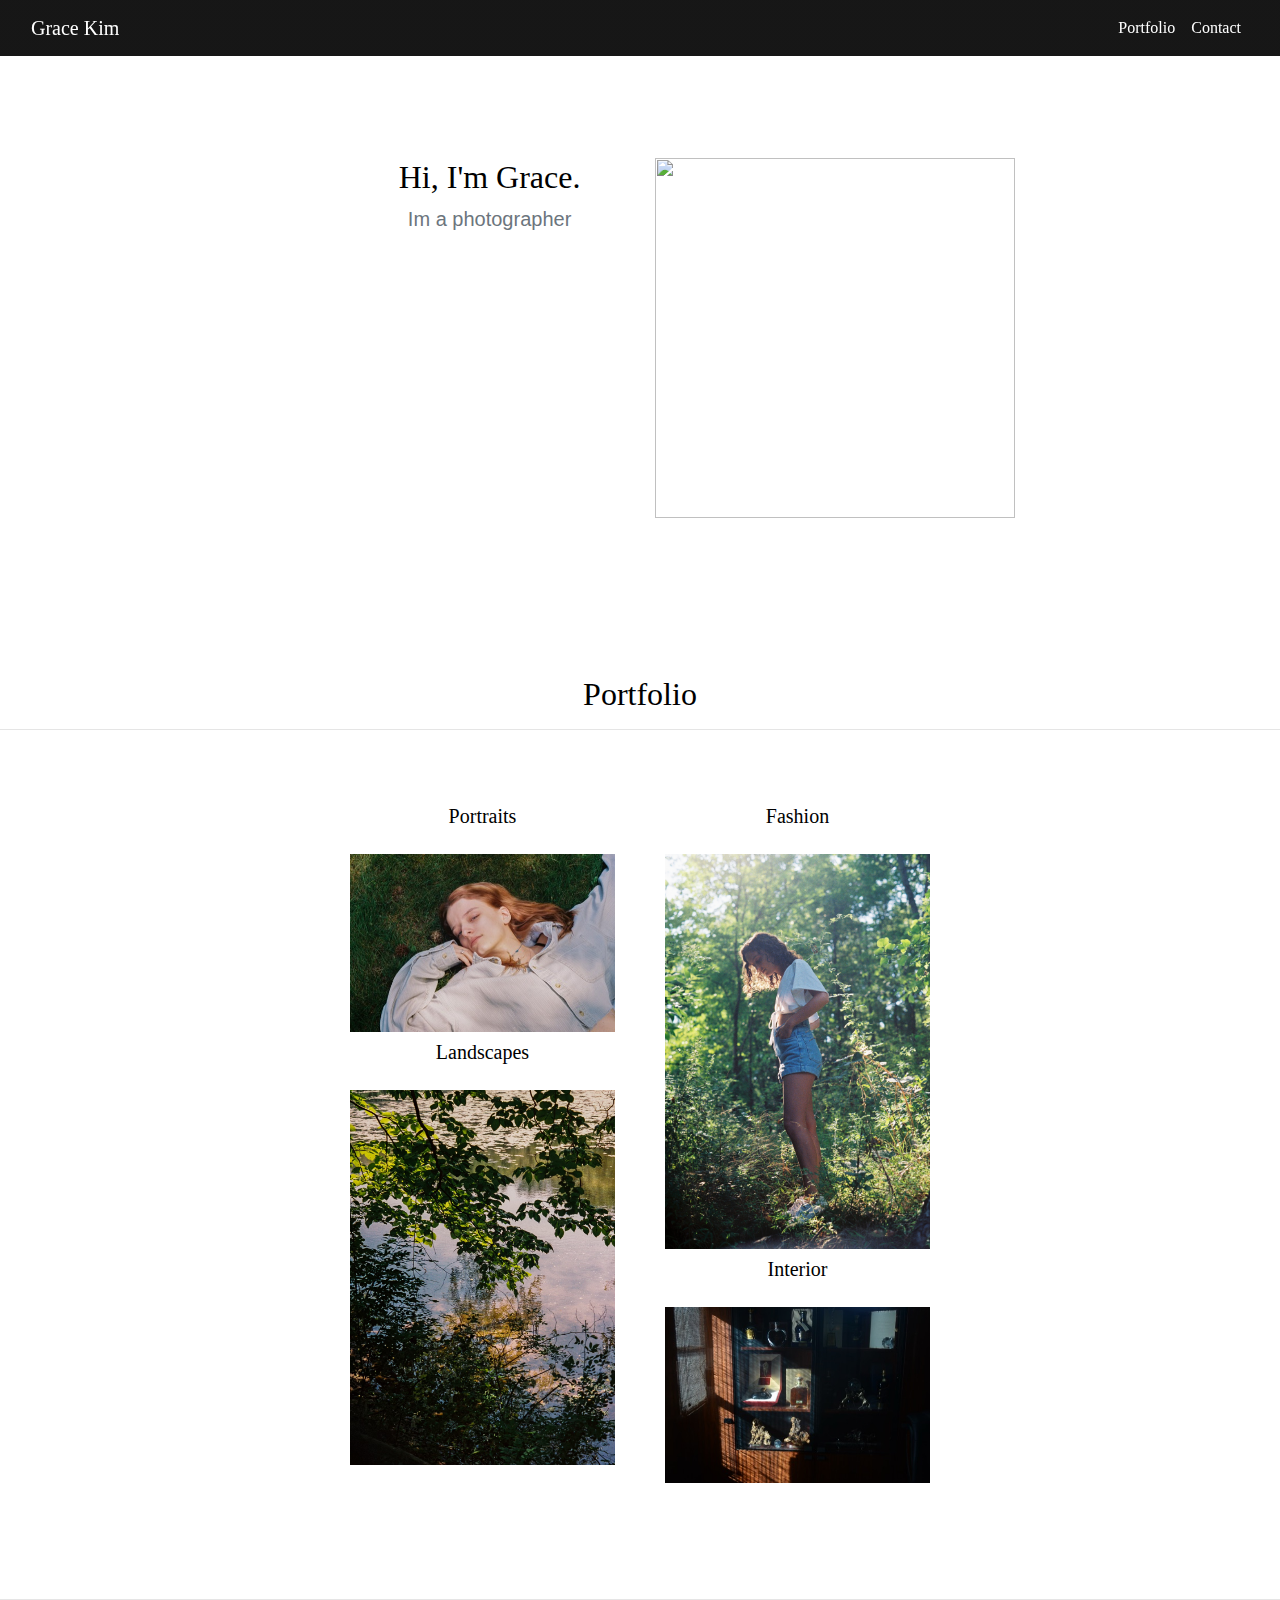
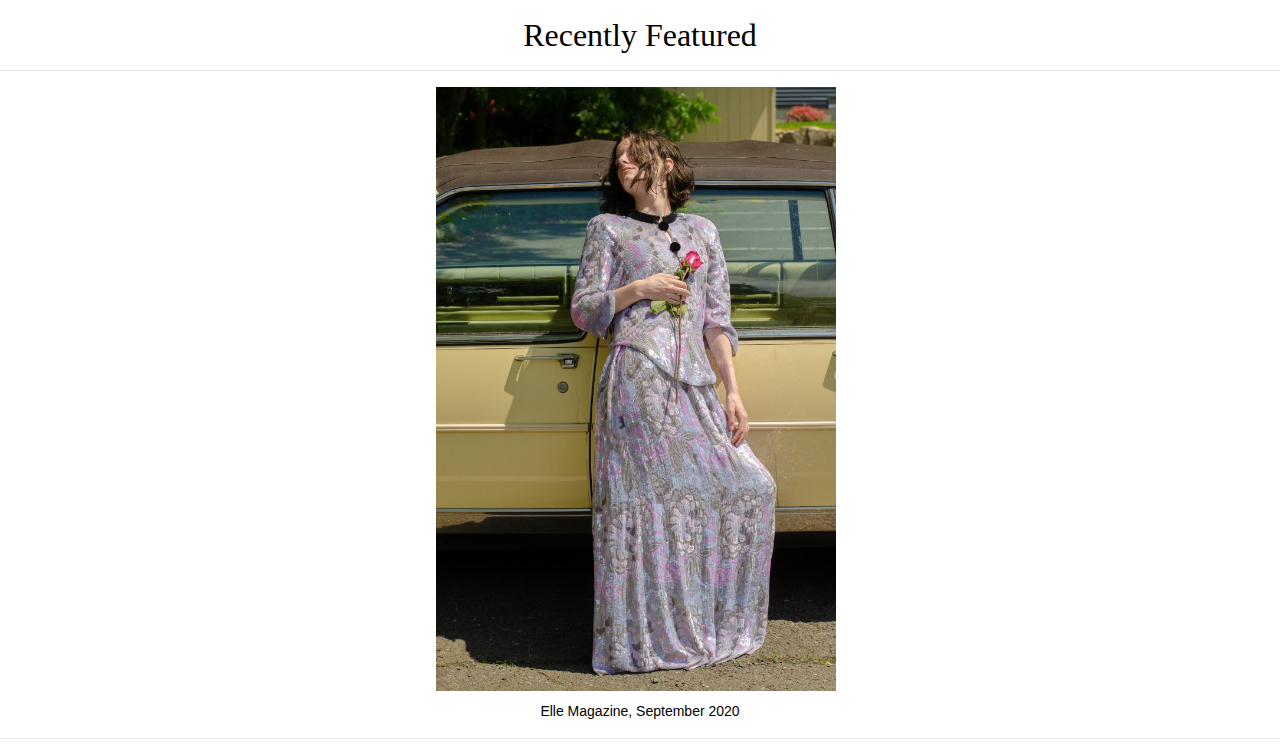
==== commit 84a8f102: "Changed the top bar color" ====
--- a/index.html
+++ b/index.html
@@ -13,7 +13,7 @@
 </head>
 <body style="background-color: #ffffff;">
     <header>
-        <nav id="topNav" class="navbar navbar-expand-lg navbar-light fixed-top">
+        <nav id="topNav" class="navbar navbar-expand-lg navbar-dark fixed-top">
             <div class="container-fluid">
                 <a class="navbar-brand text-white" href="#">Grace Kim</a>
                 <button class="navbar-toggler navbar-toggler-right" type="button" data-bs-toggle="collapse" data-bs-target="#navbarSupportedContent" aria-controls="navbarSupportedContent" aria-expanded="false" aria-label="Toggle navigation">
--- a/main.css
+++ b/main.css
@@ -67,7 +67,7 @@
 }
 
 .navbar {
-    background: linear-gradient(to right bottom, rgba(14, 13, 13, 0.95), rgba(14, 13, 13, 0.85));
+    background: linear-gradient(to right bottom, rgba(18, 18, 18, 0.98), rgba(18, 18, 18, 0.98));
 
 }
 
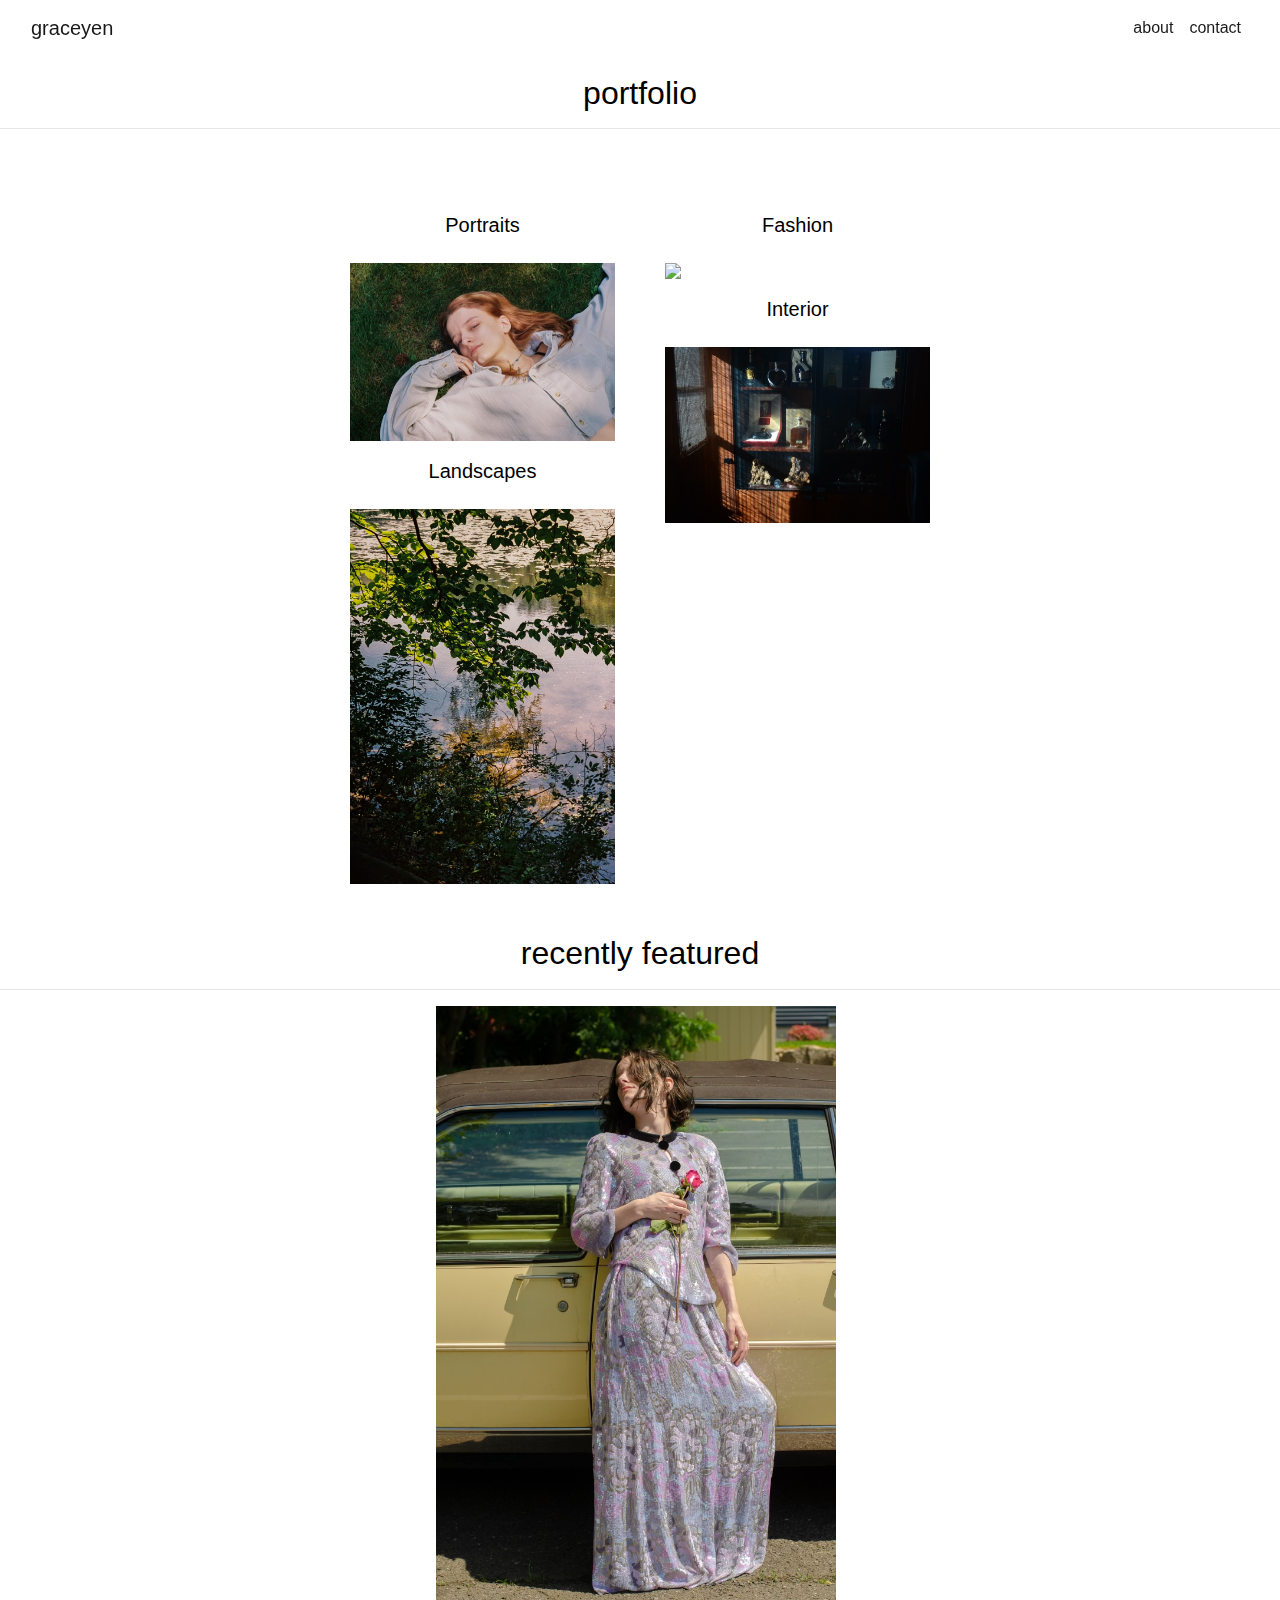
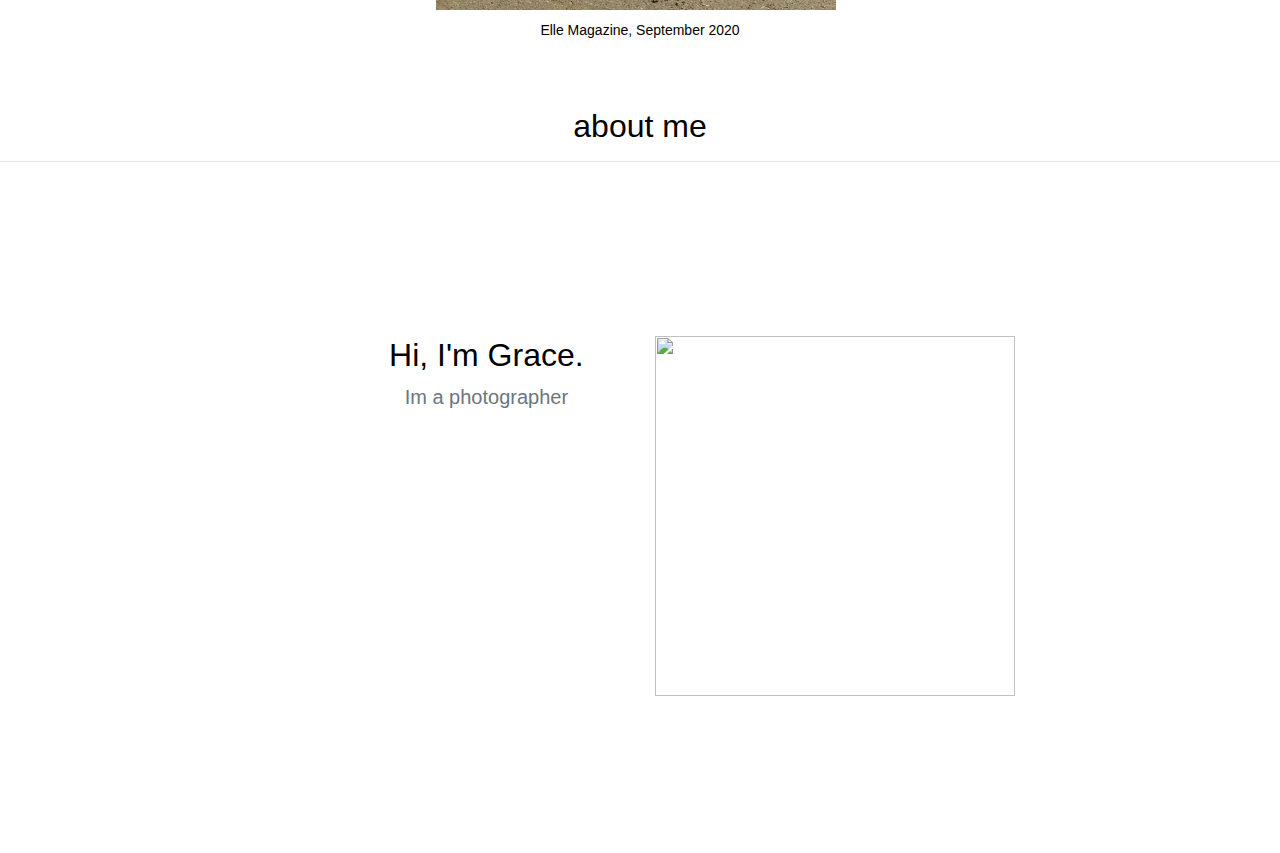
==== commit 375829b3: "Added blur" ====
--- a/index.html
+++ b/index.html
@@ -13,41 +13,33 @@
 </head>
 <body style="background-color: #ffffff;">
     <header>
-        <nav id="topNav" class="navbar navbar-expand-lg navbar-dark fixed-top">
+        <nav id="topNav" class="navbar navbar-expand-lg navbar-light fixed-top">
             <div class="container-fluid">
-                <a class="navbar-brand text-white" href="#">Grace Kim</a>
+                <a class="navbar-brand" href="#">graceyen</a>
                 <button class="navbar-toggler navbar-toggler-right" type="button" data-bs-toggle="collapse" data-bs-target="#navbarSupportedContent" aria-controls="navbarSupportedContent" aria-expanded="false" aria-label="Toggle navigation">
                     <span class="navbar-toggler-icon"></span>
                 </button>
                 <div class="collapse navbar-collapse" id="navbarSupportedContent">
                     <ul class="navbar-nav ml-auto my-2 my-lg-0">
                         <li class="nav-item">
-                            <a class="nav-link active text-white" aria-current="page" href="#portfolio">Portfolio</a>
+                            <a class="nav-link active" aria-current="page" href="#portfolio">about</a>
                         </li>
                         <li class="nav-item">
-                            <a class="nav-link active text-white" aria-current="page" href="">Contact</a>
+                            <a class="nav-link active" aria-current="page" href="">contact</a>
                         </li>
                     </ul>
                 </div>
             </div>
         </nav>
     </header>
+    &nbsp;
     <!--Cover-->
     <div data-spy="scroll" data-target="#topNav" data-offset="0">
-        <section class="py-5 text-center container h-100 cover intro">
-            <div class="row featurette py-lg-5">
-                <div class="col-lg-6 col-md-8 mx-auto">
-                    <h2 class="featurette-heading text-black">Hi, I'm Grace.</h2>
-                    <p class="lead text-muted text-black">Im a photographer</p>
-                </div>
-                <div class="col-lg-6 col-md-8 mx-auto">
-                    <img class="portImg" src="GraceHeadShot2.png" height="360" width="360">
-                </div>
-            </div>
-        </section>
+        <!--
+         -->
         <!--Portfolio section-->
-        <h2 id="portfolio" class="text-center">Portfolio</h2>
         <div class="portfolioSection">
+            <h2 class="text-center">portfolio</h2>
             <hr class="featurette-divider">
             <div class="row album">
                 <div class="column"></div>
@@ -70,7 +62,7 @@
                         <h5>Fashion</h5>
                     </div>
                     <a href="fashion.html">
-                        <img class="portImg" src="Portrait.jpeg">
+                        <img class="portImg" src="fashion-white.png">
                     </a>
                     <div class="txt text-center">
                         <h5>Interior</h5>
@@ -82,9 +74,8 @@
                     </div>
                 </div>
             </div>
-            <div class="featureSection" >
-                <hr class="featurette-divider">
-                <h2 class="text-center ">Recently Featured</h2>
+            <div class="featureSection">
+                <h2 class="text-center ">recently featured</h2>
                 <hr class="featurette-divider">
                 <div class="text-center">
                     <a href="ARMANI_7.png">
@@ -93,7 +84,22 @@
                     &nbsp;
                     <p class="lead subtitle" style="font-size:14px">Elle Magazine, September 2020</p>
                 </div>
+
+            </div>
+            <div class="aboutMe">
+                <h2 class="text-center about-me-title">about me</h2>
                 <hr class="featurette-divider">
+                <section class="py-5 text-center container h-100 cover intro">
+                    <div class="row featurette py-lg-5">
+                        <div class="col-lg-6 col-md-8 mx-auto">
+                            <h2 class="featurette-heading text-black">Hi, I'm Grace.</h2>
+                            <p class="lead text-muted text-black">Im a photographer</p>
+                        </div>
+                        <div class="col-lg-6 col-md-8 mx-auto">
+                            <img class="portImg" src="GraceHeadShot2.png" height="360" width="360">
+                        </div>
+                    </div>
+                </section>
             </div>
         </div>
     </div>
--- a/main.css
+++ b/main.css
@@ -1,18 +1,22 @@
-body {background-color: black;}
+body {
+    background-color: black;
+    padding-top: 50px;
+}
 
 a {
-    font-family:"DM Serif Display",serif;
+    font-family: "Didot", sans-serif;
 
 }
 
 h2 {
-    font-family:"DM Serif Display",serif;
+    font-family:"Didot",sans-serif;
     color: black;
 }
 
 h5 {
-    font-family:"DM Serif Display",serif;
+    font-family:"Didot",sans-serif;
     color: black;
+    padding-top: 10px;
 }
 
 main {
@@ -67,7 +71,7 @@
 }
 
 .navbar {
-    background: linear-gradient(to right bottom, rgba(18, 18, 18, 0.98), rgba(18, 18, 18, 0.98));
+    background: linear-gradient(to right bottom, rgba(255, 255, 255, 0.8), rgba(255, 255, 255, 0.7));
 
 }
 
@@ -79,6 +83,9 @@
     color: white;
 }
 
+.about-me-title {
+    padding-top: 50px;
+}
 
 
 
